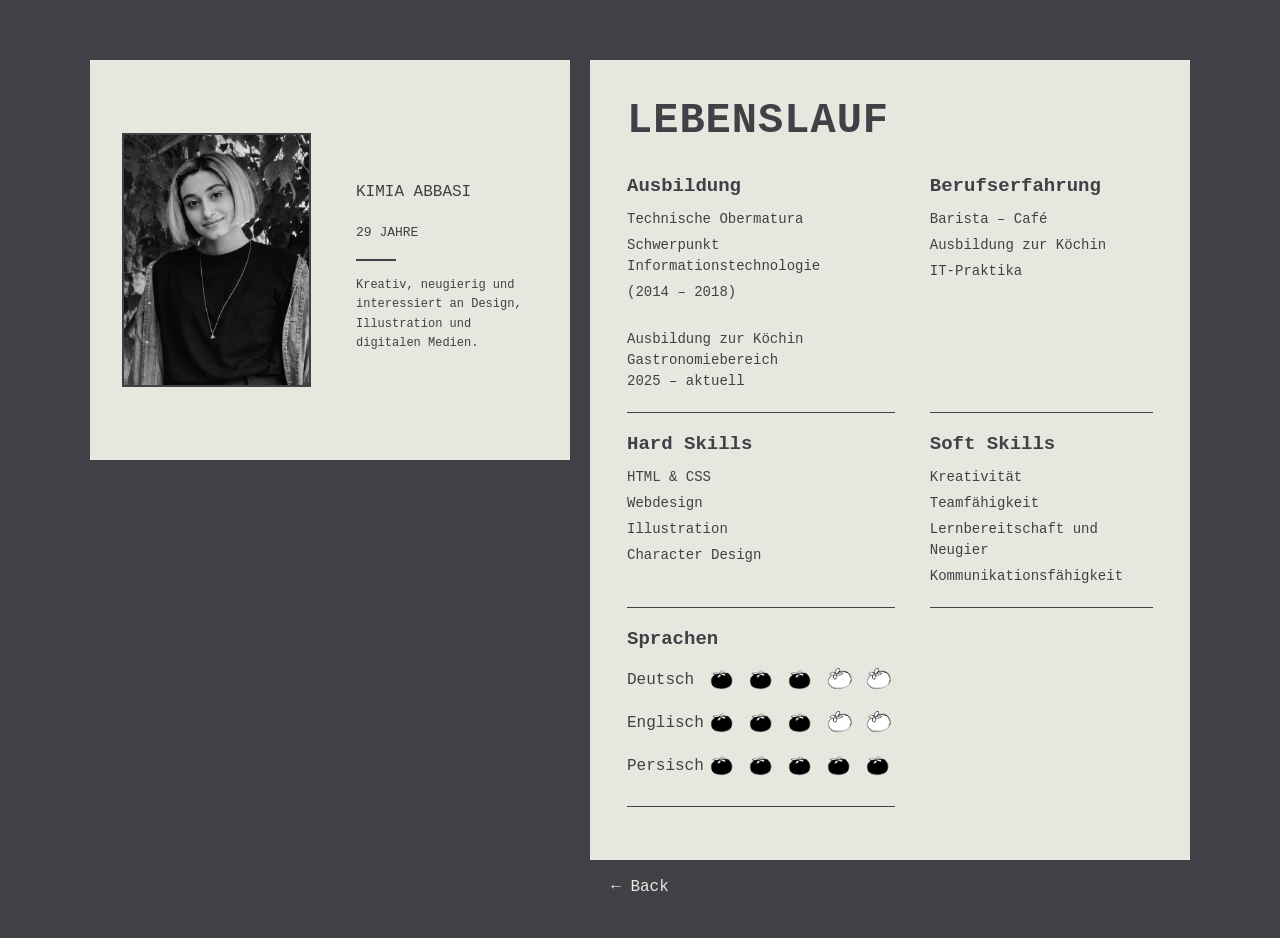
==== lebenslauf.html @ d53824be "Add files via upload" ====
<!DOCTYPE html>
<html lang="de">

<head>

    <meta charset="UTF-8">

    <meta name="viewport"
          content="width=device-width, initial-scale=1.0">

    <title>Lebenslauf - Kimia Abbasi</title>

    <link rel="stylesheet" href="lebenslauf.css">

</head>


<body>

    <main class="cv-page">


        <!-- =========================
             PHOTO BOARD
             ========================= -->

        <div class="photo-board">

            <img
                src="profilepic.jpeg"
                alt="Kimia Abbasi"
                class="profile-photo"
            >

			

    <div class="profile-info">

       <p>KIMIA ABBASI</p>

        <p class="age">29 JAHRE</p>

        

        <div class="small-line"></div>

        <p class="intro">
            Kreativ, neugierig und interessiert
            an Design, Illustration und
            digitalen Medien.
        </p>

    </div>

</div>

        <!-- =========================
             INFORMATION BOARD
             ========================= -->

        <div class="cv-board">

            <h1>LEBENSLAUF</h1>


            <div class="cv-content">


                <!-- Ausbildung -->

                <section>

                    <h2>Ausbildung</h2>

                    <p>
                        Technische Obermatura
                    </p>

                    <p>
                        Schwerpunkt Informationstechnologie
                    </p>

                    <p>
                        (2014 – 2018)
                    </p>

					<p>
      <br>
        Ausbildung zur Köchin<br>
        Gastronomiebereich<br>
		2025 – aktuell
    </p>
                </section>



                <!-- Erfahrung -->

                <section>

                    <h2>Berufserfahrung</h2>

                    <p> Barista – Café</p>

                    <p>Ausbildung zur Köchin</p>

                    <p>IT-Praktika</p>

                </section>



                <!-- Hard Skills -->

                <section>

                    <h2>Hard Skills</h2>

                    <p>HTML & CSS</p>

                    <p>Webdesign</p>

                    <p>Illustration</p>

                    <p>Character Design</p>

                </section>



                <!-- Soft Skills -->

                <section>

                    <h2>Soft Skills</h2>

                    <p>Kreativität</p>

                    <p>Teamfähigkeit</p>

                    <p>Lernbereitschaft und Neugier</p>

                    <p>Kommunikationsfähigkeit</p>

                </section>



                <!-- Sprachen -->

                <section>

                    <h2>Sprachen</h2>

                    <div class="language">

                        <span>Deutsch</span>

                        <div class="level">

                            <img src="tomato.png">
                            <img src="tomato.png">
                            <img src="tomato.png">
                            <img src="tomatono.png">
                            <img src="tomatono.png">

                        </div>

                    </div>


                    <div class="language">

                        <span>Englisch</span>

                        <div class="level">

                            <img src="tomato.png">
                            <img src="tomato.png">
                            <img src="tomato.png">
                            <img src="tomatono.png">
                            <img src="tomatono.png">

                        </div>

                    </div>


                    <div class="language">

                        <span>Persisch</span>

                        <div class="level">

                            <img src="tomato.png">
                            <img src="tomato.png">
                            <img src="tomato.png">
                            <img src="tomato.png">
                            <img src="tomato.png">

                        </div>

                    </div>

                </section>


            </div>

        </div>


    </main>

	
<br>
    <a href="index.html" class="back">
        ← Back
    </a>


</body>

</html>
---- lebenslauf.css ----
/* =========================================
   Grundeinstellungen
   ========================================= */

html,
body {
    margin: 0;
    padding: 0;

    width: 100%;
    min-height: 100%;
}

body {
    background-color: #433F46;

    color: #E7E7E0;

    font-family: "Quadrant Text Mono", monospace;
}


/* =========================================
   Hauptseite
   ========================================= */

.cv-page {
    width: 90%;
    max-width: 1100px;

    margin: 60px auto;

    position: relative;

    min-height: 700px;
}


/* =========================================
   PHOTO BOARD
   ========================================= */

.photo-board {
    position: absolute;

    top: 0;
    left: 0;

    width: 480px;
    height: 400px;

    background-color: #E7E7E0;

    color: #433F46;

    border: 2px solid #E7E7E0;

    display: flex;

    align-items: center;

    gap: 45px;

    padding: 30px;

    box-sizing: border-box;
}


/* =========================================
   FOTO
   ========================================= */

.profile-photo {
    width: 185px;
    height: 250px;

    object-fit: cover;

    border: 2px solid #433F46;

    flex-shrink: 0;

    position: relative;

    left: 0;
}


/* =========================================
   PROFILE INFO
   ========================================= */

.profile-info {
    display: flex;

    flex-direction: column;

    justify-content: center;
}


.profile-info h1 {
    margin: 0;

    color: #433F46;

    font-family: "Courier New", monospace;

    font-size: 24px;

    letter-spacing: 1px;
}


.age {
    margin: 8px 0 4px 0;

    color: #433F46;

    font-size: 13px;
}


.profession {
    margin: 0;

    color: #433F46;

    font-size: 12px;

    letter-spacing: 1px;
}


.small-line {
    width: 40px;
    height: 2px;

    background-color: #433F46;

    margin: 15px 0;
}


.intro {
    margin: 0;

    color: #433F46;

    font-size: 12px;

    line-height: 1.6;
}


/* =========================================
   CV BOARD
   ========================================= */

.cv-board {
    position: absolute;

    top: 0;
    right: 0;

    width: 600px;

    height: 800px;

    background-color: #E7E7E0;

    color: #433F46;

    border: 2px solid #E7E7E0;

    padding: 35px;

    box-sizing: border-box;
}


/* =========================================
   عنوان Lebenslauf
   ========================================= */

.cv-board h1 {
    margin: 0 0 30px 0;

    color: #433F46;

    font-family: "Courier New", monospace;

    font-size: 42px;

    letter-spacing: 1px;
}


/* =========================================
   CV Inhalt
   ========================================= */

.cv-content {
    display: grid;

    grid-template-columns: 1fr 1fr;

    column-gap: 35px;

    row-gap: 20px;
}


/* =========================================
   هر بخش
   ========================================= */

.cv-content section {
    padding-bottom: 15px;

    border-bottom: 1px solid #433F46;
}


/* =========================================
   عنوان بخش‌ها
   ========================================= */

.cv-content h2 {
    margin: 0 0 12px 0;

    color: #433F46;

    font-size: 19px;
}


/* =========================================
   متن
   ========================================= */

.cv-content p {
    margin: 5px 0;

    color: #433F46;

    font-size: 14px;

    line-height: 1.5;
}


/* =========================================
   Sprachen
   ========================================= */

.language {
    display: flex;

    align-items: center;

    justify-content: space-between;

    margin: 8px 0;

    color: #433F46;
}


.level {
    display: flex;

    gap: 4px;
}


.level img {
    width: 35px;
    height: 35px;

    object-fit: contain;
}


/* =========================================
   Back Button
   ========================================= */

  
   
   
.back {
    display: block;

    width: fit-content;

    margin: 40px auto;

    color: #E7E7E0;

    text-decoration: none;
}


.back:hover {
    text-decoration: underline;
}
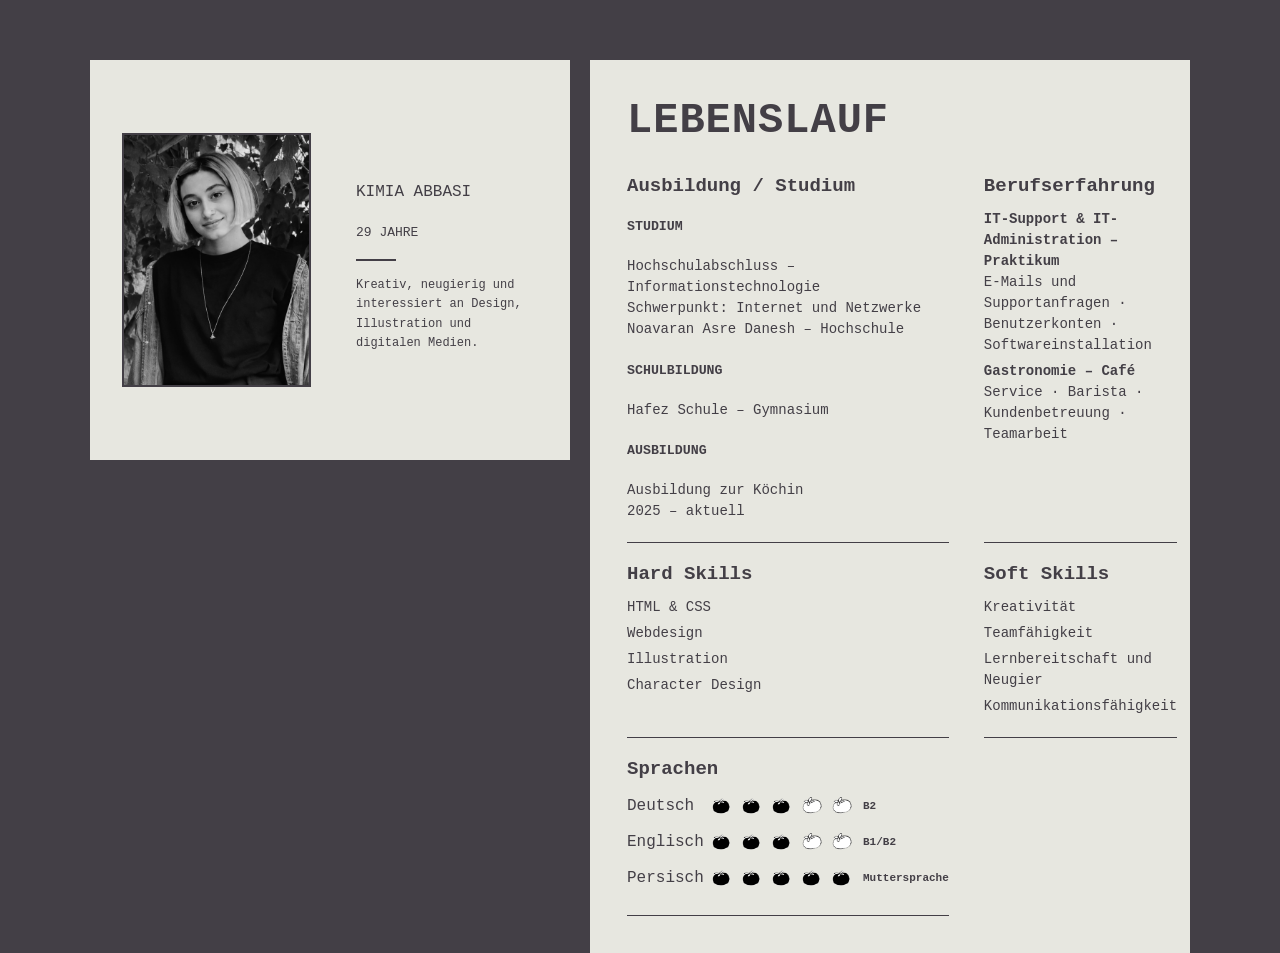
==== commit 41df461e: "Add files via upload" ====
--- a/lebenslauf.html
+++ b/lebenslauf.html
@@ -2,7 +2,6 @@
 <html lang="de">
 
 <head>
-
     <meta charset="UTF-8">
 
     <meta name="viewport"
@@ -11,7 +10,6 @@
     <title>Lebenslauf - Kimia Abbasi</title>
 
     <link rel="stylesheet" href="lebenslauf.css">
-
 </head>
 
 
@@ -32,27 +30,24 @@
                 class="profile-photo"
             >
 
-			
-
-    <div class="profile-info">
-
-       <p>KIMIA ABBASI</p>
-
-        <p class="age">29 JAHRE</p>
-
-        
-
-        <div class="small-line"></div>
-
-        <p class="intro">
-            Kreativ, neugierig und interessiert
-            an Design, Illustration und
-            digitalen Medien.
-        </p>
-
-    </div>
-
-</div>
+            <div class="profile-info">
+
+                <p>KIMIA ABBASI</p>
+
+                <p class="age">29 JAHRE</p>
+
+                <div class="small-line"></div>
+
+                <p class="intro">
+                    Kreativ, neugierig und interessiert
+                    an Design, Illustration und
+                    digitalen Medien.
+                </p>
+
+            </div>
+
+        </div>
+
 
         <!-- =========================
              INFORMATION BOARD
@@ -66,57 +61,69 @@
             <div class="cv-content">
 
 
-                <!-- Ausbildung -->
-
-                <section>
-
-                    <h2>Ausbildung</h2>
+                <!-- =========================
+                     AUSBILDUNG / STUDIUM
+                     ========================= -->
+
+                <section>
+
+                    <h2>Ausbildung / Studium</h2>
+
+
+                    <h5>STUDIUM</h5>
 
                     <p>
-                        Technische Obermatura
+                        Hochschulabschluss – Informationstechnologie<br>
+                        Schwerpunkt: Internet und Netzwerke<br>
+                        Noavaran Asre Danesh – Hochschule
                     </p>
 
+
+                    <h5>SCHULBILDUNG</h5>
+
                     <p>
-                        Schwerpunkt Informationstechnologie
+                        Hafez Schule – Gymnasium
                     </p>
 
+
+                    <h5>AUSBILDUNG</h5>
+
                     <p>
-                        (2014 – 2018)
+                        Ausbildung zur Köchin<br>
+                        2025 – aktuell
                     </p>
 
-					<p>
-      <br>
-        Ausbildung zur Köchin<br>
-        Gastronomiebereich<br>
-		2025 – aktuell
+                </section>
+
+
+                <!-- =========================
+                     BERUFSERFAHRUNG
+                     ========================= -->
+
+              <section>
+    <h2>Berufserfahrung</h2>
+
+    <p>
+        <strong>IT-Support &amp; IT-Administration – Praktikum</strong><br>
+        E-Mails und Supportanfragen · Benutzerkonten · Softwareinstallation
     </p>
-                </section>
-
-
-
-                <!-- Erfahrung -->
-
-                <section>
-
-                    <h2>Berufserfahrung</h2>
-
-                    <p> Barista – Café</p>
-
-                    <p>Ausbildung zur Köchin</p>
-
-                    <p>IT-Praktika</p>
-
-                </section>
-
-
-
-                <!-- Hard Skills -->
+
+    <p>
+        <strong>Gastronomie – Café</strong><br>
+        Service · Barista · Kundenbetreuung · Teamarbeit
+    </p>
+</section>
+
+
+                <!-- =========================
+                     HARD SKILLS
+                     ========================= -->
 
                 <section>
 
                     <h2>Hard Skills</h2>
 
-                    <p>HTML & CSS</p>
+                    <p>HTML &amp; CSS</p>
 
                     <p>Webdesign</p>
 
@@ -127,8 +134,9 @@
                 </section>
 
 
-
-                <!-- Soft Skills -->
+                <!-- =========================
+                     SOFT SKILLS
+                     ========================= -->
 
                 <section>
 
@@ -145,62 +153,70 @@
                 </section>
 
 
-
-                <!-- Sprachen -->
+                <!-- =========================
+                     SPRACHEN
+                     ========================= -->
 
                 <section>
 
                     <h2>Sprachen</h2>
 
-                    <div class="language">
-
-                        <span>Deutsch</span>
-
-                        <div class="level">
-
-                            <img src="tomato.png">
-                            <img src="tomato.png">
-                            <img src="tomato.png">
-                            <img src="tomatono.png">
-                            <img src="tomatono.png">
-
-                        </div>
-
-                    </div>
-
-
-                    <div class="language">
-
-                        <span>Englisch</span>
-
-                        <div class="level">
-
-                            <img src="tomato.png">
-                            <img src="tomato.png">
-                            <img src="tomato.png">
-                            <img src="tomatono.png">
-                            <img src="tomatono.png">
-
-                        </div>
-
-                    </div>
-
-
-                    <div class="language">
-
-                        <span>Persisch</span>
-
-                        <div class="level">
-
-                            <img src="tomato.png">
-                            <img src="tomato.png">
-                            <img src="tomato.png">
-                            <img src="tomato.png">
-                            <img src="tomato.png">
-
-                        </div>
-
-                    </div>
+
+                  <div class="language">
+
+    <span>Deutsch</span>
+
+    <div class="level">
+
+        <img src="tomato.png" alt="">
+        <img src="tomato.png" alt="">
+        <img src="tomato.png" alt="">
+        <img src="tomatono.png" alt="">
+        <img src="tomatono.png" alt="">
+
+        <span class="language-level">B2</span>
+
+    </div>
+
+</div>
+
+
+<div class="language">
+
+    <span>Englisch</span>
+
+    <div class="level">
+
+        <img src="tomato.png" alt="">
+        <img src="tomato.png" alt="">
+        <img src="tomato.png" alt="">
+        <img src="tomatono.png" alt="">
+        <img src="tomatono.png" alt="">
+
+        <span class="language-level">B1/B2</span>
+
+    </div>
+
+</div>
+
+
+<div class="language">
+
+    <span>Persisch</span>
+
+    <div class="level">
+
+        <img src="tomato.png" alt="">
+        <img src="tomato.png" alt="">
+        <img src="tomato.png" alt="">
+        <img src="tomato.png" alt="">
+        <img src="tomato.png" alt="">
+
+        <span class="language-level">Muttersprache</span>
+
+    </div>
+
+</div>
 
                 </section>
 
@@ -209,11 +225,11 @@
 
         </div>
 
-
     </main>
 
-	
-<br>
+
+    <br>
+
     <a href="index.html" class="back">
         ← Back
     </a>
--- a/lebenslauf.css
+++ b/lebenslauf.css
@@ -160,22 +160,16 @@
 
 .cv-board {
     position: absolute;
-
     top: 0;
     right: 0;
-
-    width: 600px;
-
-    height: 800px;
-
-    background-color: #E7E7E0;
-
-    color: #433F46;
-
+    left: 500px;
+	width: calc(100% - 500px);
+    min-height: 800px;
+    height: auto;
+    background: #E7E7E0;
+    color: #433F46;
     border: 2px solid #E7E7E0;
-
     padding: 35px;
-
     box-sizing: border-box;
 }
 
@@ -257,29 +251,36 @@
 
 .language {
     display: flex;
-
     align-items: center;
-
-    justify-content: space-between;
-
     margin: 8px 0;
-
-    color: #433F46;
-}
-
+    width: 100%;
+	gap: 10px;
+}
+
+.language > span:first-child {
+    width: 70px;
+    flex-shrink: 0;
+}
 
 .level {
     display: flex;
-
-    gap: 4px;
-}
-
+    align-items: center;
+    gap: 2px;
+    min-width: 0;
+}
 
 .level img {
-    width: 35px;
-    height: 35px;
-
+    width: 28px;
+    height: 28px;
     object-fit: contain;
+    flex-shrink: 0;
+}
+
+.language-level {
+    margin-left: 6px;
+    font-size: 11px;
+    font-weight: bold;
+    white-space: nowrap;
 }
 
 
@@ -307,3 +308,124 @@
     text-decoration: underline;
 }
 
+/* =========================================
+   Responsive - Mobile
+   ========================================= */
+
+@media (max-width: 600px) {
+
+    .cv-page {
+        width: 92%;
+        margin: 30px auto;
+        min-height: auto;
+        display: flex;
+        flex-direction: column;
+        gap: 25px;
+    }
+
+    /* PHOTO BOARD */
+
+    .photo-board {
+        position: relative;
+        top: auto;
+        left: auto;
+
+        width: 100%;
+        height: auto;
+
+        padding: 20px;
+
+        gap: 20px;
+
+        display: flex;
+        align-items: center;
+    }
+
+    .profile-photo {
+        width: 120px;
+        height: 165px;
+    }
+
+    .profile-info p {
+        font-size: 11px;
+    }
+
+    .profile-info .age {
+        font-size: 10px;
+    }
+
+    .intro {
+        font-size: 10px;
+        line-height: 1.5;
+    }
+
+    .small-line {
+        margin: 10px 0;
+    }
+
+
+    /* CV BOARD */
+
+    .cv-board {
+        position: relative;
+        top: auto;
+        right: auto;
+
+        width: 100%;
+        height: auto;
+
+        padding: 25px 20px;
+    }
+
+    .cv-board h1 {
+        font-size: 30px;
+        margin-bottom: 25px;
+    }
+
+
+    /* CV CONTENT */
+
+    .cv-content {
+        grid-template-columns: 1fr;
+        column-gap: 0;
+        row-gap: 20px;
+    }
+
+    .cv-content section {
+        padding-bottom: 15px;
+    }
+
+    .cv-content h2 {
+        font-size: 17px;
+        margin-bottom: 10px;
+    }
+
+    .cv-content p {
+        font-size: 12px;
+        line-height: 1.5;
+    }
+
+
+    /* LANGUAGES */
+
+    .language {
+        margin: 10px 0;
+    }
+
+    .level {
+        gap: 2px;
+    }
+
+    .level img {
+        width: 25px;
+        height: 25px;
+    }
+
+
+    /* BACK */
+
+    .back {
+        margin: 25px auto 30px;
+        font-size: 13px;
+    }
+}
